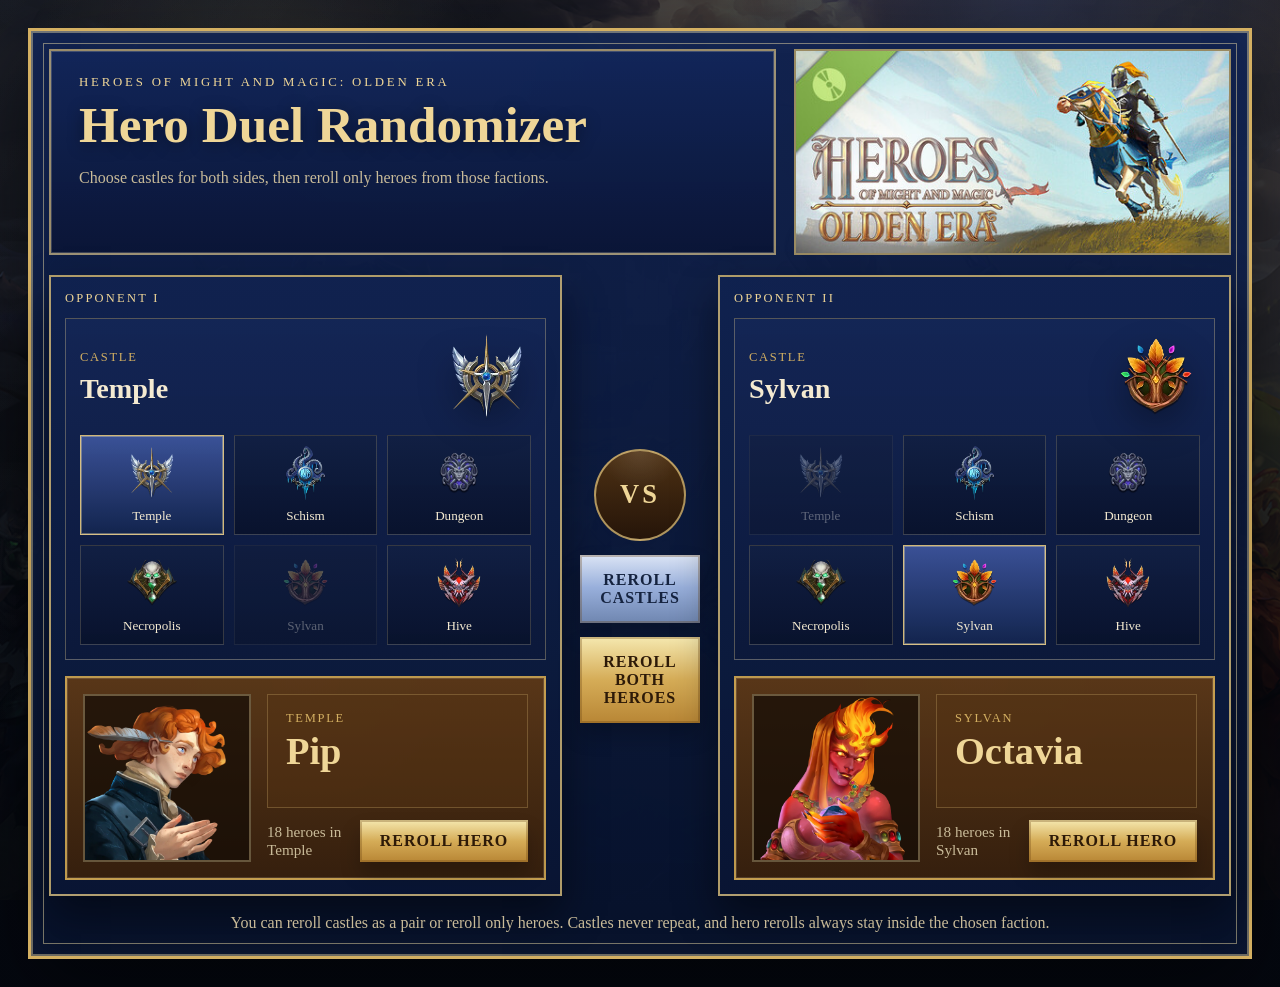
==== index.html @ 4b1f1cdf "Initial commit" ====
<!doctype html>
<html lang="en">
  <head>
    <meta charset="UTF-8" />
    <meta name="viewport" content="width=device-width, initial-scale=1.0" />
    <title>Olden Era Hero Randomizer</title>
    <link rel="stylesheet" href="./styles.css" />
  </head>
  <body>
    <div class="page-shell">
      <main class="board">
        <header class="board-header">
          <div class="title-panel">
            <p class="eyebrow">Heroes of Might and Magic: Olden Era</p>
            <h1>Hero Duel Randomizer</h1>
            <p class="subtitle">
              Choose castles for both sides, then reroll only heroes from those factions.
            </p>
          </div>
          <img class="header-art" src="./public/assets/ui/header.jpg" alt="Olden Era official artwork" />
        </header>

        <section class="arena" aria-label="Randomized matchup">
          <article class="duelist-panel" data-side="left">
            <p class="panel-label">Opponent I</p>

            <section class="town-panel">
              <div class="town-banner">
                <div class="town-copy">
                  <span class="town-tag">Castle</span>
                  <strong class="town-name" data-town-name></strong>
                </div>
                <img class="town-avatar" data-town-image alt="" />
              </div>
              <div class="town-selector" data-town-selector></div>
            </section>

            <section class="hero-card">
              <img class="hero-portrait" data-hero-image alt="" />
              <div class="hero-copy">
                <div class="hero-heading">
                  <p class="hero-faction" data-hero-faction></p>
                  <h2 class="hero-name" data-hero-name></h2>
                </div>
                <div class="hero-meta">
                  <p class="hero-pool" data-hero-pool></p>
                  <button class="hero-reroll-button" type="button" data-reroll-side>
                    Reroll Hero
                  </button>
                </div>
              </div>
            </section>
          </article>

          <div class="versus-column" aria-hidden="true">
            <div class="versus-mark">VS</div>
            <button class="roll-button roll-button-secondary" id="townRollButton" type="button">
              Reroll Castles
            </button>
            <button class="roll-button" id="rollButton" type="button">Reroll Both Heroes</button>
          </div>

          <article class="duelist-panel" data-side="right">
            <p class="panel-label">Opponent II</p>

            <section class="town-panel">
              <div class="town-banner">
                <div class="town-copy">
                  <span class="town-tag">Castle</span>
                  <strong class="town-name" data-town-name></strong>
                </div>
                <img class="town-avatar" data-town-image alt="" />
              </div>
              <div class="town-selector" data-town-selector></div>
            </section>

            <section class="hero-card">
              <img class="hero-portrait" data-hero-image alt="" />
              <div class="hero-copy">
                <div class="hero-heading">
                  <p class="hero-faction" data-hero-faction></p>
                  <h2 class="hero-name" data-hero-name></h2>
                </div>
                <div class="hero-meta">
                  <p class="hero-pool" data-hero-pool></p>
                  <button class="hero-reroll-button" type="button" data-reroll-side>
                    Reroll Hero
                  </button>
                </div>
              </div>
            </section>
          </article>
        </section>

        <footer class="controls">
          <p class="meta" id="poolInfo"></p>
        </footer>
      </main>
    </div>

    <script type="module" src="./app.js"></script>
  </body>
</html>
---- styles.css ----
:root {
  --ink: #f4ead1;
  --muted: #c9bb99;
  --gold: #d4b062;
  --gold-soft: #efd697;
  --gold-deep: #8b6322;
  --blue-panel: rgba(16, 35, 82, 0.92);
  --blue-panel-2: rgba(10, 22, 56, 0.95);
  --brown-panel: rgba(92, 56, 22, 0.95);
  --brown-panel-2: rgba(55, 31, 12, 0.97);
  --line: rgba(240, 213, 146, 0.32);
  --shadow: rgba(0, 0, 0, 0.45);
}

* {
  box-sizing: border-box;
}

body {
  margin: 0;
  min-height: 100vh;
  font-family: Georgia, "Times New Roman", serif;
  color: var(--ink);
  background:
    linear-gradient(rgba(5, 8, 16, 0.72), rgba(5, 8, 16, 0.8)),
    url("./public/assets/ui/page_bg_raw.jpg") center top / cover fixed no-repeat,
    #02050d;
}

body::before {
  content: "";
  position: fixed;
  inset: 0;
  pointer-events: none;
  background:
    radial-gradient(circle at 20% 10%, rgba(255, 233, 170, 0.1), transparent 18%),
    radial-gradient(circle at 80% 0%, rgba(96, 127, 211, 0.18), transparent 22%),
    linear-gradient(125deg, rgba(255, 255, 255, 0.04), transparent 28%);
}

.page-shell {
  min-height: 100vh;
  display: grid;
  place-items: center;
  padding: 28px;
}

.board {
  width: min(1360px, 100%);
  padding: 18px 18px 24px;
  position: relative;
  border: 3px solid var(--gold);
  background:
    linear-gradient(180deg, rgba(15, 33, 79, 0.94), rgba(7, 18, 44, 0.96)),
    radial-gradient(circle at top, rgba(121, 153, 255, 0.08), transparent 30%);
  box-shadow:
    0 30px 80px rgba(0, 0, 0, 0.48),
    inset 0 0 0 2px rgba(255, 234, 175, 0.4),
    inset 0 0 35px rgba(255, 255, 255, 0.04);
}

.board::before,
.board::after {
  content: "";
  position: absolute;
  inset: 12px;
  border: 1px solid rgba(255, 234, 175, 0.26);
  pointer-events: none;
}

.board-header {
  display: grid;
  grid-template-columns: minmax(0, 1.5fr) minmax(280px, 0.9fr);
  gap: 18px;
  margin-bottom: 20px;
}

.title-panel,
.header-art {
  min-height: 186px;
  border: 2px solid rgba(242, 214, 138, 0.62);
  box-shadow: inset 0 0 0 1px rgba(255, 243, 210, 0.2);
}

.title-panel {
  padding: 24px 28px;
  background:
    linear-gradient(180deg, rgba(18, 38, 90, 0.92), rgba(10, 21, 54, 0.96)),
    radial-gradient(circle at top, rgba(255, 255, 255, 0.08), transparent 45%);
}

.header-art {
  width: 100%;
  object-fit: cover;
  background: #081022;
}

.eyebrow {
  margin: 0 0 10px;
  font-size: 0.8rem;
  letter-spacing: 0.22em;
  text-transform: uppercase;
  color: var(--gold-soft);
}

h1 {
  margin: 0;
  font-size: clamp(2.4rem, 4vw, 4.15rem);
  line-height: 0.98;
  color: var(--gold-soft);
  text-shadow: 0 3px 16px rgba(0, 0, 0, 0.4);
}

.subtitle {
  max-width: 720px;
  margin: 16px 0 0;
  color: var(--muted);
  line-height: 1.5;
}

.arena {
  display: grid;
  grid-template-columns: minmax(0, 1fr) 120px minmax(0, 1fr);
  gap: 18px;
  align-items: stretch;
}

.duelist-panel {
  padding: 14px;
  border: 2px solid rgba(240, 208, 126, 0.72);
  background:
    linear-gradient(180deg, rgba(16, 34, 79, 0.96), rgba(9, 21, 51, 0.98)),
    radial-gradient(circle at top, rgba(101, 127, 209, 0.08), transparent 35%);
  box-shadow: 0 20px 40px var(--shadow);
}

.panel-label {
  margin: 0 0 12px;
  color: var(--gold-soft);
  font-size: 0.78rem;
  text-transform: uppercase;
  letter-spacing: 0.18em;
}

.town-panel {
  padding: 14px;
  border: 1px solid var(--line);
  background:
    linear-gradient(180deg, rgba(20, 38, 86, 0.86), rgba(12, 24, 58, 0.9));
}

.town-banner {
  display: flex;
  align-items: center;
  justify-content: space-between;
  gap: 16px;
}

.town-copy {
  display: grid;
  gap: 8px;
}

.town-tag,
.hero-faction {
  margin: 0;
  color: var(--gold);
  letter-spacing: 0.14em;
  text-transform: uppercase;
  font-size: 0.78rem;
}

.town-name {
  font-size: clamp(1.55rem, 2.2vw, 2.2rem);
}

.town-avatar {
  width: 88px;
  height: 88px;
  object-fit: contain;
  flex: none;
  filter: drop-shadow(0 12px 18px rgba(0, 0, 0, 0.35));
}

.town-selector {
  display: grid;
  grid-template-columns: repeat(3, minmax(0, 1fr));
  gap: 10px;
  margin-top: 14px;
}

.town-option {
  display: grid;
  justify-items: center;
  gap: 8px;
  padding: 10px 8px;
  border: 1px solid rgba(255, 227, 157, 0.18);
  background:
    linear-gradient(180deg, rgba(17, 31, 67, 0.94), rgba(8, 18, 44, 0.96));
  color: var(--ink);
  font: inherit;
  cursor: pointer;
  transition:
    transform 150ms ease,
    border-color 150ms ease,
    filter 150ms ease,
    opacity 150ms ease;
}

.town-option img {
  width: 54px;
  height: 54px;
  object-fit: contain;
}

.town-option span {
  font-size: 0.82rem;
}

.town-option:hover:not(:disabled) {
  transform: translateY(-2px);
  border-color: rgba(255, 225, 148, 0.6);
  filter: brightness(1.05);
}

.town-option.is-selected {
  border-color: rgba(255, 221, 131, 0.8);
  background:
    linear-gradient(180deg, rgba(60, 84, 155, 0.95), rgba(19, 36, 78, 0.98));
  box-shadow: inset 0 0 0 1px rgba(255, 236, 183, 0.34);
}

.town-option:disabled {
  cursor: not-allowed;
  opacity: 0.35;
  filter: grayscale(0.3);
}

.hero-card {
  margin-top: 16px;
  display: grid;
  grid-template-columns: 168px minmax(0, 1fr);
  gap: 16px;
  padding: 16px;
  border: 2px solid rgba(227, 188, 96, 0.78);
  background:
    linear-gradient(180deg, var(--brown-panel), var(--brown-panel-2)),
    radial-gradient(circle at top, rgba(255, 220, 158, 0.1), transparent 44%);
  box-shadow: inset 0 0 0 1px rgba(255, 240, 209, 0.14);
}

.hero-portrait {
  width: 100%;
  aspect-ratio: 1;
  object-fit: cover;
  border: 2px solid rgba(255, 230, 170, 0.32);
  background: rgba(18, 10, 5, 0.7);
}

.hero-copy {
  display: grid;
  grid-template-rows: 1fr auto;
  gap: 12px;
  min-width: 0;
}

.hero-heading {
  padding: 16px 18px;
  border: 1px solid rgba(255, 221, 145, 0.22);
  background: rgba(82, 49, 19, 0.45);
}

.hero-name {
  margin: 6px 0 0;
  font-size: clamp(2rem, 3vw, 3.15rem);
  line-height: 1;
  color: var(--gold-soft);
}

.hero-meta {
  display: flex;
  align-items: center;
  justify-content: space-between;
  gap: 14px;
}

.hero-pool {
  margin: 0;
  color: var(--muted);
  font-size: 0.95rem;
}

.hero-reroll-button,
.roll-button {
  border: none;
  color: #2d1a08;
  font: inherit;
  font-weight: 700;
  text-transform: uppercase;
  letter-spacing: 0.06em;
  cursor: pointer;
  background:
    linear-gradient(180deg, #f5e8af 0%, #d5ac57 50%, #b88635 100%);
  box-shadow:
    0 12px 20px rgba(0, 0, 0, 0.22),
    inset 0 0 0 2px rgba(105, 64, 14, 0.3);
  transition:
    transform 150ms ease,
    filter 150ms ease;
}

.hero-reroll-button {
  padding: 12px 18px;
  min-width: 168px;
}

.roll-button {
  padding: 16px 18px;
  width: 100%;
}

.roll-button-secondary {
  background:
    linear-gradient(180deg, #dbe4f5 0%, #98afdb 48%, #6f86b0 100%);
  color: #15233f;
}

.hero-reroll-button:hover,
.roll-button:hover {
  transform: translateY(-2px);
  filter: brightness(1.03) saturate(1.04);
}

.hero-reroll-button:active,
.roll-button:active {
  transform: translateY(1px);
}

.versus-column {
  display: grid;
  align-content: center;
  gap: 14px;
}

.versus-mark {
  width: 92px;
  height: 92px;
  margin: 0 auto;
  display: grid;
  place-items: center;
  border-radius: 999px;
  border: 2px solid rgba(255, 224, 145, 0.62);
  background:
    radial-gradient(circle at top, rgba(255, 255, 255, 0.1), transparent 40%),
    linear-gradient(180deg, rgba(80, 51, 20, 0.98), rgba(38, 21, 8, 0.98));
  color: var(--gold-soft);
  font-size: 1.65rem;
  font-weight: 700;
  letter-spacing: 0.12em;
}

.controls {
  margin-top: 18px;
  text-align: center;
}

.meta {
  margin: 0;
  color: var(--muted);
}

@media (max-width: 1080px) {
  .board-header,
  .arena {
    grid-template-columns: 1fr;
  }

  .versus-column {
    grid-template-columns: 100px 1fr;
    align-items: center;
  }
}

@media (max-width: 720px) {
  .page-shell {
    padding: 14px;
  }

  .board {
    padding: 12px 12px 18px;
  }

  .title-panel {
    padding: 18px;
  }

  .town-selector {
    grid-template-columns: repeat(2, minmax(0, 1fr));
  }

  .hero-card {
    grid-template-columns: 1fr;
  }

  .hero-meta {
    flex-direction: column;
    align-items: stretch;
  }

  .hero-reroll-button {
    width: 100%;
  }

  .versus-column {
    grid-template-columns: 1fr;
  }

  .versus-mark {
    margin-bottom: 2px;
  }
}
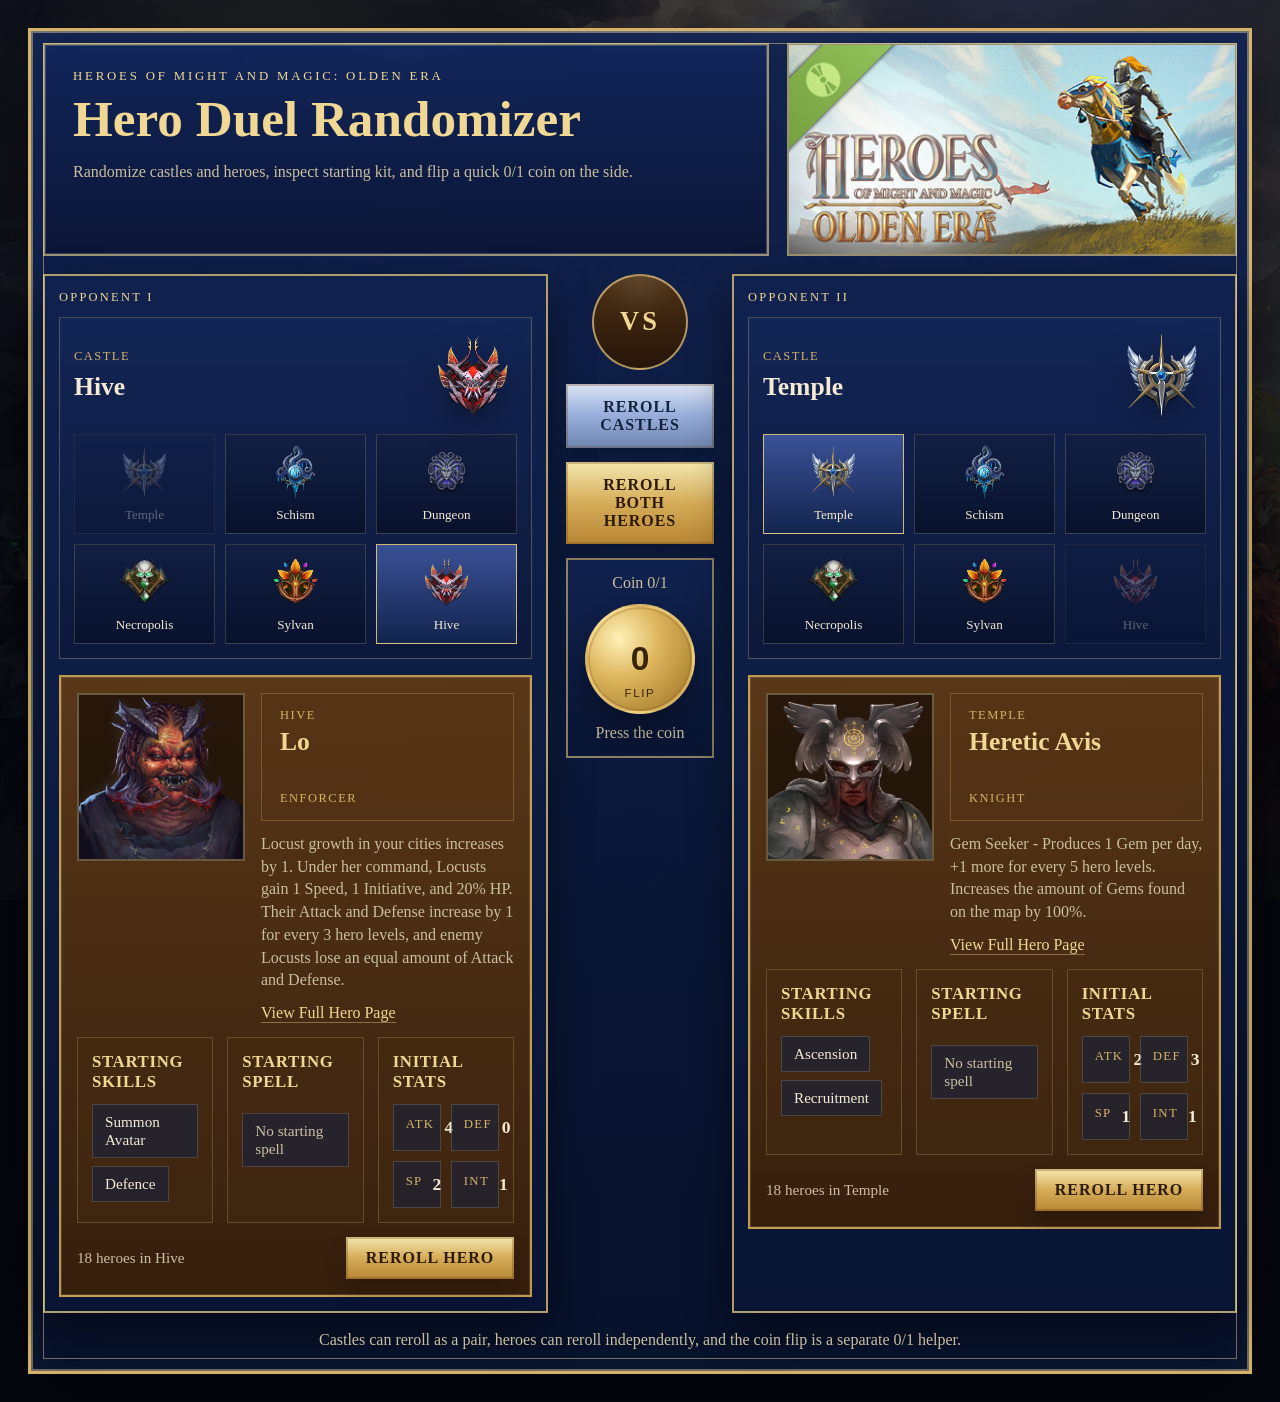
==== commit 5e3ba06c: "Add hero details and coin flip" ====
--- a/index.html
+++ b/index.html
@@ -14,7 +14,7 @@
             <p class="eyebrow">Heroes of Might and Magic: Olden Era</p>
             <h1>Hero Duel Randomizer</h1>
             <p class="subtitle">
-              Choose castles for both sides, then reroll only heroes from those factions.
+              Randomize castles and heroes, inspect starting kit, and flip a quick 0/1 coin on the side.
             </p>
           </div>
           <img class="header-art" src="./public/assets/ui/header.jpg" alt="Olden Era official artwork" />
@@ -36,28 +36,67 @@
             </section>
 
             <section class="hero-card">
-              <img class="hero-portrait" data-hero-image alt="" />
-              <div class="hero-copy">
-                <div class="hero-heading">
-                  <p class="hero-faction" data-hero-faction></p>
-                  <h2 class="hero-name" data-hero-name></h2>
+              <div class="hero-top">
+                <img class="hero-portrait" data-hero-image alt="" />
+                <div class="hero-summary">
+                  <div class="hero-heading">
+                    <p class="hero-faction" data-hero-faction></p>
+                    <h2 class="hero-name" data-hero-name></h2>
+                    <p class="hero-class" data-hero-class></p>
+                  </div>
+                  <p class="hero-description" data-hero-description></p>
+                  <div class="hero-links">
+                    <a class="source-link" data-hero-source href="#" target="_blank" rel="noreferrer">
+                      View Full Hero Page
+                    </a>
+                  </div>
                 </div>
-                <div class="hero-meta">
-                  <p class="hero-pool" data-hero-pool></p>
-                  <button class="hero-reroll-button" type="button" data-reroll-side>
-                    Reroll Hero
-                  </button>
-                </div>
+              </div>
+
+              <div class="hero-detail-grid">
+                <section class="detail-box">
+                  <h3>Starting Skills</h3>
+                  <div class="chip-list" data-hero-skills></div>
+                </section>
+
+                <section class="detail-box">
+                  <h3>Starting Spell</h3>
+                  <div class="spell-box" data-hero-spell></div>
+                </section>
+
+                <section class="detail-box">
+                  <h3>Initial Stats</h3>
+                  <div class="stats-grid">
+                    <div class="stat-chip"><span>ATK</span><strong data-stat-attack></strong></div>
+                    <div class="stat-chip"><span>DEF</span><strong data-stat-defence></strong></div>
+                    <div class="stat-chip"><span>SP</span><strong data-stat-spell-power></strong></div>
+                    <div class="stat-chip"><span>INT</span><strong data-stat-intelligence></strong></div>
+                  </div>
+                </section>
+              </div>
+
+              <div class="hero-footer">
+                <p class="hero-pool" data-hero-pool></p>
+                <button class="hero-reroll-button" type="button" data-reroll-side>Reroll Hero</button>
               </div>
             </section>
           </article>
 
-          <div class="versus-column" aria-hidden="true">
-            <div class="versus-mark">VS</div>
+          <div class="versus-column">
+            <div class="versus-mark" aria-hidden="true">VS</div>
             <button class="roll-button roll-button-secondary" id="townRollButton" type="button">
               Reroll Castles
             </button>
             <button class="roll-button" id="rollButton" type="button">Reroll Both Heroes</button>
+
+            <section class="coin-panel" aria-label="Coin flip">
+              <p class="coin-label">Coin 0/1</p>
+              <button class="coin-button" id="coinButton" type="button" aria-live="polite">
+                <span class="coin-face">0</span>
+                <span class="coin-rim">Flip</span>
+              </button>
+              <p class="coin-result" id="coinResult">Press the coin</p>
+            </section>
           </div>
 
           <article class="duelist-panel" data-side="right">
@@ -75,18 +114,48 @@
             </section>
 
             <section class="hero-card">
-              <img class="hero-portrait" data-hero-image alt="" />
-              <div class="hero-copy">
-                <div class="hero-heading">
-                  <p class="hero-faction" data-hero-faction></p>
-                  <h2 class="hero-name" data-hero-name></h2>
+              <div class="hero-top">
+                <img class="hero-portrait" data-hero-image alt="" />
+                <div class="hero-summary">
+                  <div class="hero-heading">
+                    <p class="hero-faction" data-hero-faction></p>
+                    <h2 class="hero-name" data-hero-name></h2>
+                    <p class="hero-class" data-hero-class></p>
+                  </div>
+                  <p class="hero-description" data-hero-description></p>
+                  <div class="hero-links">
+                    <a class="source-link" data-hero-source href="#" target="_blank" rel="noreferrer">
+                      View Full Hero Page
+                    </a>
+                  </div>
                 </div>
-                <div class="hero-meta">
-                  <p class="hero-pool" data-hero-pool></p>
-                  <button class="hero-reroll-button" type="button" data-reroll-side>
-                    Reroll Hero
-                  </button>
-                </div>
+              </div>
+
+              <div class="hero-detail-grid">
+                <section class="detail-box">
+                  <h3>Starting Skills</h3>
+                  <div class="chip-list" data-hero-skills></div>
+                </section>
+
+                <section class="detail-box">
+                  <h3>Starting Spell</h3>
+                  <div class="spell-box" data-hero-spell></div>
+                </section>
+
+                <section class="detail-box">
+                  <h3>Initial Stats</h3>
+                  <div class="stats-grid">
+                    <div class="stat-chip"><span>ATK</span><strong data-stat-attack></strong></div>
+                    <div class="stat-chip"><span>DEF</span><strong data-stat-defence></strong></div>
+                    <div class="stat-chip"><span>SP</span><strong data-stat-spell-power></strong></div>
+                    <div class="stat-chip"><span>INT</span><strong data-stat-intelligence></strong></div>
+                  </div>
+                </section>
+              </div>
+
+              <div class="hero-footer">
+                <p class="hero-pool" data-hero-pool></p>
+                <button class="hero-reroll-button" type="button" data-reroll-side>Reroll Hero</button>
               </div>
             </section>
           </article>
--- a/styles.css
+++ b/styles.css
@@ -1,14 +1,14 @@
 :root {
-  --ink: #f4ead1;
-  --muted: #c9bb99;
-  --gold: #d4b062;
-  --gold-soft: #efd697;
-  --gold-deep: #8b6322;
-  --blue-panel: rgba(16, 35, 82, 0.92);
-  --blue-panel-2: rgba(10, 22, 56, 0.95);
-  --brown-panel: rgba(92, 56, 22, 0.95);
-  --brown-panel-2: rgba(55, 31, 12, 0.97);
-  --line: rgba(240, 213, 146, 0.32);
+  --ink: #f5ead4;
+  --muted: #cabf9f;
+  --gold: #d6b368;
+  --gold-soft: #f0d894;
+  --gold-deep: #8c6422;
+  --blue-panel: rgba(16, 35, 82, 0.94);
+  --blue-panel-2: rgba(10, 22, 56, 0.97);
+  --brown-panel: rgba(92, 56, 22, 0.96);
+  --brown-panel-2: rgba(55, 31, 12, 0.98);
+  --line: rgba(240, 213, 146, 0.28);
   --shadow: rgba(0, 0, 0, 0.45);
 }
 
@@ -22,7 +22,7 @@
   font-family: Georgia, "Times New Roman", serif;
   color: var(--ink);
   background:
-    linear-gradient(rgba(5, 8, 16, 0.72), rgba(5, 8, 16, 0.8)),
+    linear-gradient(rgba(5, 8, 16, 0.76), rgba(5, 8, 16, 0.82)),
     url("./public/assets/ui/page_bg_raw.jpg") center top / cover fixed no-repeat,
     #02050d;
 }
@@ -33,9 +33,8 @@
   inset: 0;
   pointer-events: none;
   background:
-    radial-gradient(circle at 20% 10%, rgba(255, 233, 170, 0.1), transparent 18%),
-    radial-gradient(circle at 80% 0%, rgba(96, 127, 211, 0.18), transparent 22%),
-    linear-gradient(125deg, rgba(255, 255, 255, 0.04), transparent 28%);
+    radial-gradient(circle at 20% 10%, rgba(255, 233, 170, 0.08), transparent 20%),
+    radial-gradient(circle at 80% 0%, rgba(96, 127, 211, 0.16), transparent 22%);
 }
 
 .page-shell {
@@ -46,12 +45,12 @@
 }
 
 .board {
-  width: min(1360px, 100%);
-  padding: 18px 18px 24px;
+  width: min(1480px, 100%);
+  padding: 12px 12px 22px;
   position: relative;
   border: 3px solid var(--gold);
   background:
-    linear-gradient(180deg, rgba(15, 33, 79, 0.94), rgba(7, 18, 44, 0.96)),
+    linear-gradient(180deg, rgba(15, 33, 79, 0.94), rgba(7, 18, 44, 0.97)),
     radial-gradient(circle at top, rgba(121, 153, 255, 0.08), transparent 30%);
   box-shadow:
     0 30px 80px rgba(0, 0, 0, 0.48),
@@ -64,20 +63,20 @@
   content: "";
   position: absolute;
   inset: 12px;
-  border: 1px solid rgba(255, 234, 175, 0.26);
+  border: 1px solid rgba(255, 234, 175, 0.24);
   pointer-events: none;
 }
 
 .board-header {
   display: grid;
-  grid-template-columns: minmax(0, 1.5fr) minmax(280px, 0.9fr);
+  grid-template-columns: minmax(0, 1.45fr) minmax(320px, 0.9fr);
   gap: 18px;
-  margin-bottom: 20px;
+  margin-bottom: 18px;
 }
 
 .title-panel,
 .header-art {
-  min-height: 186px;
+  min-height: 180px;
   border: 2px solid rgba(242, 214, 138, 0.62);
   box-shadow: inset 0 0 0 1px rgba(255, 243, 210, 0.2);
 }
@@ -92,7 +91,6 @@
 .header-art {
   width: 100%;
   object-fit: cover;
-  background: #081022;
 }
 
 .eyebrow {
@@ -105,22 +103,21 @@
 
 h1 {
   margin: 0;
-  font-size: clamp(2.4rem, 4vw, 4.15rem);
+  font-size: clamp(2.3rem, 4vw, 4rem);
   line-height: 0.98;
   color: var(--gold-soft);
-  text-shadow: 0 3px 16px rgba(0, 0, 0, 0.4);
 }
 
 .subtitle {
   max-width: 720px;
   margin: 16px 0 0;
   color: var(--muted);
-  line-height: 1.5;
+  line-height: 1.45;
 }
 
 .arena {
   display: grid;
-  grid-template-columns: minmax(0, 1fr) 120px minmax(0, 1fr);
+  grid-template-columns: minmax(0, 1fr) 148px minmax(0, 1fr);
   gap: 18px;
   align-items: stretch;
 }
@@ -145,8 +142,7 @@
 .town-panel {
   padding: 14px;
   border: 1px solid var(--line);
-  background:
-    linear-gradient(180deg, rgba(20, 38, 86, 0.86), rgba(12, 24, 58, 0.9));
+  background: linear-gradient(180deg, rgba(20, 38, 86, 0.86), rgba(12, 24, 58, 0.9));
 }
 
 .town-banner {
@@ -162,16 +158,17 @@
 }
 
 .town-tag,
-.hero-faction {
+.hero-faction,
+.hero-class {
   margin: 0;
   color: var(--gold);
-  letter-spacing: 0.14em;
+  letter-spacing: 0.12em;
   text-transform: uppercase;
   font-size: 0.78rem;
 }
 
 .town-name {
-  font-size: clamp(1.55rem, 2.2vw, 2.2rem);
+  font-size: clamp(1.5rem, 2vw, 2.1rem);
 }
 
 .town-avatar {
@@ -195,16 +192,11 @@
   gap: 8px;
   padding: 10px 8px;
   border: 1px solid rgba(255, 227, 157, 0.18);
-  background:
-    linear-gradient(180deg, rgba(17, 31, 67, 0.94), rgba(8, 18, 44, 0.96));
+  background: linear-gradient(180deg, rgba(17, 31, 67, 0.94), rgba(8, 18, 44, 0.96));
   color: var(--ink);
   font: inherit;
   cursor: pointer;
-  transition:
-    transform 150ms ease,
-    border-color 150ms ease,
-    filter 150ms ease,
-    opacity 150ms ease;
+  transition: transform 150ms ease, border-color 150ms ease, filter 150ms ease, opacity 150ms ease;
 }
 
 .town-option img {
@@ -225,28 +217,28 @@
 
 .town-option.is-selected {
   border-color: rgba(255, 221, 131, 0.8);
-  background:
-    linear-gradient(180deg, rgba(60, 84, 155, 0.95), rgba(19, 36, 78, 0.98));
-  box-shadow: inset 0 0 0 1px rgba(255, 236, 183, 0.34);
+  background: linear-gradient(180deg, rgba(60, 84, 155, 0.95), rgba(19, 36, 78, 0.98));
 }
 
 .town-option:disabled {
   cursor: not-allowed;
   opacity: 0.35;
-  filter: grayscale(0.3);
 }
 
 .hero-card {
   margin-top: 16px;
-  display: grid;
-  grid-template-columns: 168px minmax(0, 1fr);
-  gap: 16px;
   padding: 16px;
   border: 2px solid rgba(227, 188, 96, 0.78);
   background:
     linear-gradient(180deg, var(--brown-panel), var(--brown-panel-2)),
     radial-gradient(circle at top, rgba(255, 220, 158, 0.1), transparent 44%);
   box-shadow: inset 0 0 0 1px rgba(255, 240, 209, 0.14);
+}
+
+.hero-top {
+  display: grid;
+  grid-template-columns: 168px minmax(0, 1fr);
+  gap: 16px;
 }
 
 .hero-portrait {
@@ -257,27 +249,142 @@
   background: rgba(18, 10, 5, 0.7);
 }
 
-.hero-copy {
-  display: grid;
-  grid-template-rows: 1fr auto;
+.hero-summary {
+  display: grid;
   gap: 12px;
   min-width: 0;
 }
 
 .hero-heading {
-  padding: 16px 18px;
+  padding: 14px 18px;
   border: 1px solid rgba(255, 221, 145, 0.22);
   background: rgba(82, 49, 19, 0.45);
 }
 
 .hero-name {
-  margin: 6px 0 0;
-  font-size: clamp(2rem, 3vw, 3.15rem);
-  line-height: 1;
-  color: var(--gold-soft);
-}
-
-.hero-meta {
+  margin: 6px 0 6px;
+  font-size: clamp(1.45rem, 2vw, 2.05rem);
+  line-height: 1.05;
+  color: var(--gold-soft);
+  min-height: 2.2em;
+  max-width: 18ch;
+}
+
+.hero-description {
+  margin: 0;
+  min-height: 4.5em;
+  color: var(--muted);
+  line-height: 1.42;
+}
+
+.hero-links {
+  display: flex;
+  justify-content: flex-start;
+}
+
+.source-link {
+  color: var(--gold-soft);
+  text-decoration: none;
+  border-bottom: 1px solid rgba(240, 216, 148, 0.4);
+}
+
+.source-link:hover {
+  color: #fff4cf;
+}
+
+.hero-detail-grid {
+  display: grid;
+  grid-template-columns: repeat(3, minmax(0, 1fr));
+  gap: 14px;
+  margin-top: 14px;
+}
+
+.detail-box {
+  min-height: 152px;
+  padding: 14px;
+  border: 1px solid rgba(255, 221, 145, 0.2);
+  background: rgba(70, 42, 18, 0.38);
+}
+
+.detail-box h3 {
+  margin: 0 0 12px;
+  color: var(--gold-soft);
+  font-size: 1.05rem;
+  letter-spacing: 0.04em;
+  text-transform: uppercase;
+}
+
+.chip-list {
+  display: flex;
+  flex-wrap: wrap;
+  gap: 8px;
+}
+
+.detail-chip {
+  display: inline-flex;
+  align-items: center;
+  min-height: 34px;
+  padding: 8px 12px;
+  border: 1px solid rgba(255, 228, 168, 0.18);
+  background: rgba(17, 31, 68, 0.55);
+  color: var(--ink);
+  font-size: 0.95rem;
+}
+
+.detail-chip-muted {
+  color: var(--muted);
+}
+
+.spell-box {
+  min-height: 72px;
+  display: flex;
+  align-items: center;
+}
+
+.spell-content {
+  display: flex;
+  align-items: center;
+  gap: 12px;
+}
+
+.spell-icon {
+  width: 56px;
+  height: 56px;
+  object-fit: cover;
+  border: 1px solid rgba(255, 228, 168, 0.2);
+}
+
+.spell-name {
+  font-size: 1rem;
+}
+
+.stats-grid {
+  display: grid;
+  grid-template-columns: repeat(2, minmax(0, 1fr));
+  gap: 10px;
+}
+
+.stat-chip {
+  padding: 12px;
+  border: 1px solid rgba(255, 228, 168, 0.18);
+  background: rgba(17, 31, 68, 0.52);
+  display: flex;
+  justify-content: space-between;
+  gap: 10px;
+}
+
+.stat-chip span {
+  color: var(--gold);
+  letter-spacing: 0.1em;
+  font-size: 0.8rem;
+}
+
+.stat-chip strong {
+  font-size: 1.1rem;
+}
+
+.hero-footer {
+  margin-top: 14px;
   display: flex;
   align-items: center;
   justify-content: space-between;
@@ -299,14 +406,9 @@
   text-transform: uppercase;
   letter-spacing: 0.06em;
   cursor: pointer;
-  background:
-    linear-gradient(180deg, #f5e8af 0%, #d5ac57 50%, #b88635 100%);
-  box-shadow:
-    0 12px 20px rgba(0, 0, 0, 0.22),
-    inset 0 0 0 2px rgba(105, 64, 14, 0.3);
-  transition:
-    transform 150ms ease,
-    filter 150ms ease;
+  background: linear-gradient(180deg, #f5e8af 0%, #d5ac57 50%, #b88635 100%);
+  box-shadow: 0 12px 20px rgba(0, 0, 0, 0.22), inset 0 0 0 2px rgba(105, 64, 14, 0.3);
+  transition: transform 150ms ease, filter 150ms ease;
 }
 
 .hero-reroll-button {
@@ -315,36 +417,37 @@
 }
 
 .roll-button {
-  padding: 16px 18px;
+  padding: 14px 16px;
   width: 100%;
 }
 
 .roll-button-secondary {
-  background:
-    linear-gradient(180deg, #dbe4f5 0%, #98afdb 48%, #6f86b0 100%);
+  background: linear-gradient(180deg, #dbe4f5 0%, #98afdb 48%, #6f86b0 100%);
   color: #15233f;
 }
 
 .hero-reroll-button:hover,
-.roll-button:hover {
+.roll-button:hover,
+.coin-button:hover {
   transform: translateY(-2px);
   filter: brightness(1.03) saturate(1.04);
 }
 
 .hero-reroll-button:active,
-.roll-button:active {
+.roll-button:active,
+.coin-button:active {
   transform: translateY(1px);
 }
 
 .versus-column {
   display: grid;
-  align-content: center;
+  align-content: start;
   gap: 14px;
 }
 
 .versus-mark {
-  width: 92px;
-  height: 92px;
+  width: 96px;
+  height: 96px;
   margin: 0 auto;
   display: grid;
   place-items: center;
@@ -359,6 +462,59 @@
   letter-spacing: 0.12em;
 }
 
+.coin-panel {
+  padding: 14px;
+  border: 2px solid rgba(240, 208, 126, 0.55);
+  background: linear-gradient(180deg, rgba(16, 34, 79, 0.92), rgba(9, 21, 51, 0.95));
+  text-align: center;
+}
+
+.coin-label,
+.coin-result {
+  margin: 0;
+  color: var(--muted);
+}
+
+.coin-button {
+  width: 110px;
+  height: 110px;
+  margin: 12px auto 10px;
+  display: grid;
+  place-items: center;
+  border: 3px solid rgba(255, 228, 156, 0.45);
+  border-radius: 999px;
+  background:
+    radial-gradient(circle at 30% 30%, #fff1b7 0%, #dcb45b 40%, #9a6f23 100%);
+  color: #3a2407;
+  cursor: pointer;
+  position: relative;
+  box-shadow: 0 18px 28px rgba(0, 0, 0, 0.28), inset 0 0 0 2px rgba(130, 88, 22, 0.25);
+}
+
+.coin-face {
+  font-size: 2.1rem;
+  font-weight: 700;
+  line-height: 1;
+}
+
+.coin-rim {
+  position: absolute;
+  bottom: 12px;
+  font-size: 0.72rem;
+  letter-spacing: 0.14em;
+  text-transform: uppercase;
+}
+
+.coin-button.is-flipping {
+  animation: coin-flip 420ms ease;
+}
+
+@keyframes coin-flip {
+  0% { transform: rotateY(0deg); }
+  50% { transform: rotateY(90deg) scale(0.96); }
+  100% { transform: rotateY(180deg); }
+}
+
 .controls {
   margin-top: 18px;
   text-align: center;
@@ -369,15 +525,30 @@
   color: var(--muted);
 }
 
-@media (max-width: 1080px) {
-  .board-header,
+@media (max-width: 1250px) {
   .arena {
     grid-template-columns: 1fr;
   }
 
   .versus-column {
-    grid-template-columns: 100px 1fr;
+    grid-template-columns: repeat(4, minmax(0, 1fr));
     align-items: center;
+  }
+}
+
+@media (max-width: 960px) {
+  .board-header,
+  .hero-top,
+  .hero-detail-grid {
+    grid-template-columns: 1fr;
+  }
+
+  .hero-name {
+    max-width: none;
+  }
+
+  .detail-box {
+    min-height: 0;
   }
 }
 
@@ -386,36 +557,26 @@
     padding: 14px;
   }
 
-  .board {
-    padding: 12px 12px 18px;
-  }
-
-  .title-panel {
-    padding: 18px;
-  }
-
   .town-selector {
     grid-template-columns: repeat(2, minmax(0, 1fr));
   }
 
-  .hero-card {
-    grid-template-columns: 1fr;
-  }
-
-  .hero-meta {
-    flex-direction: column;
-    align-items: stretch;
-  }
-
-  .hero-reroll-button {
-    width: 100%;
-  }
-
+  .hero-footer,
   .versus-column {
     grid-template-columns: 1fr;
-  }
-
-  .versus-mark {
-    margin-bottom: 2px;
-  }
-}
+    flex-direction: column;
+  }
+
+  .hero-footer {
+    align-items: stretch;
+  }
+
+  .hero-reroll-button,
+  .coin-button {
+    width: 100%;
+  }
+
+  .coin-button {
+    max-width: 110px;
+  }
+}
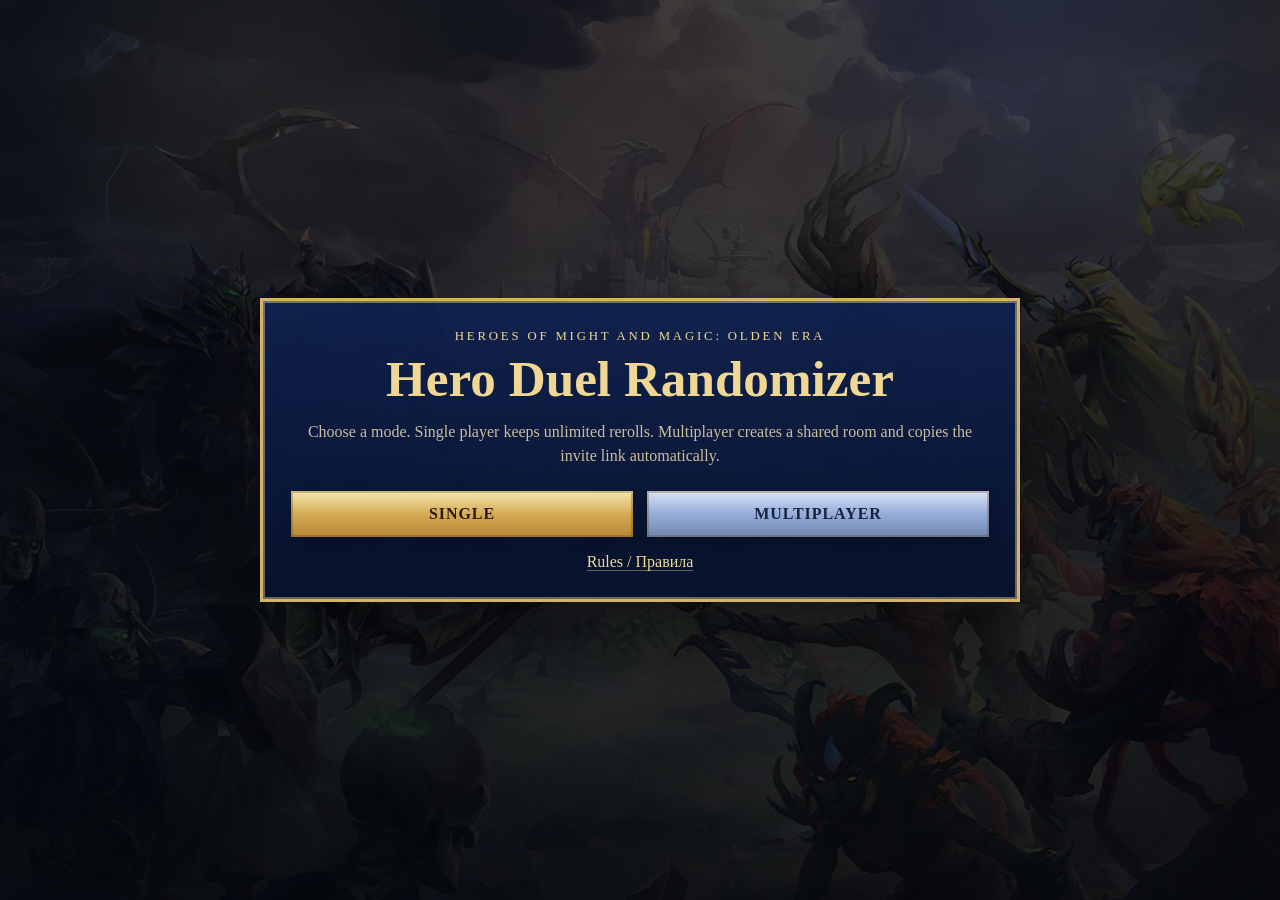
==== commit 3375b95d: "Add multiplayer rooms and rules" ====
--- a/index.html
+++ b/index.html
@@ -8,17 +8,51 @@
   </head>
   <body>
     <div class="page-shell">
-      <main class="board">
+      <section class="mode-screen" id="modeScreen">
+        <div class="mode-card">
+          <p class="eyebrow">Heroes of Might and Magic: Olden Era</p>
+          <h1>Hero Duel Randomizer</h1>
+          <p class="subtitle">
+            Choose a mode. Single player keeps unlimited rerolls. Multiplayer creates a shared room and copies the invite link automatically.
+          </p>
+          <div class="mode-actions">
+            <button class="roll-button mode-button" id="singleModeButton" type="button">Single</button>
+            <button class="roll-button roll-button-secondary mode-button" id="multiModeButton" type="button">
+              Multiplayer
+            </button>
+          </div>
+          <div class="mode-links">
+            <a class="source-link" href="./rules.html">Rules / Правила</a>
+          </div>
+        </div>
+      </section>
+
+      <main class="board hidden" id="appBoard">
         <header class="board-header">
           <div class="title-panel">
             <p class="eyebrow">Heroes of Might and Magic: Olden Era</p>
             <h1>Hero Duel Randomizer</h1>
-            <p class="subtitle">
+            <p class="subtitle" id="modeDescription">
               Randomize castles and heroes, inspect starting kit, and flip a quick 0/1 coin on the side.
             </p>
+            <div class="mode-links board-links">
+              <a class="source-link" href="./rules.html" target="_blank" rel="noreferrer">Rules / Правила</a>
+            </div>
           </div>
           <img class="header-art" src="./public/assets/ui/header.jpg" alt="Olden Era official artwork" />
         </header>
+
+        <section class="room-banner hidden" id="roomBanner">
+          <div>
+            <p class="room-label">Multiplayer Room</p>
+            <p class="room-value" id="roomValue"></p>
+          </div>
+          <div>
+            <p class="room-label">Your Side</p>
+            <p class="room-value" id="seatValue"></p>
+          </div>
+          <button class="hero-reroll-button" id="copyLinkButton" type="button">Copy Invite Link</button>
+        </section>
 
         <section class="arena" aria-label="Randomized matchup">
           <article class="duelist-panel" data-side="left">
--- a/styles.css
+++ b/styles.css
@@ -16,6 +16,10 @@
   box-sizing: border-box;
 }
 
+.hidden {
+  display: none !important;
+}
+
 body {
   margin: 0;
   min-height: 100vh;
@@ -42,6 +46,41 @@
   display: grid;
   place-items: center;
   padding: 28px;
+}
+
+.mode-screen {
+  width: min(760px, 100%);
+}
+
+.mode-card {
+  padding: 28px;
+  border: 3px solid var(--gold);
+  background:
+    linear-gradient(180deg, rgba(15, 33, 79, 0.94), rgba(7, 18, 44, 0.97)),
+    radial-gradient(circle at top, rgba(121, 153, 255, 0.08), transparent 30%);
+  box-shadow:
+    0 30px 80px rgba(0, 0, 0, 0.48),
+    inset 0 0 0 2px rgba(255, 234, 175, 0.4);
+  text-align: center;
+}
+
+.mode-actions {
+  display: flex;
+  justify-content: center;
+  gap: 14px;
+  margin-top: 24px;
+}
+
+.mode-button {
+  min-width: 220px;
+}
+
+.mode-links {
+  margin-top: 16px;
+}
+
+.board-links {
+  margin-top: 14px;
 }
 
 .board {
@@ -184,6 +223,10 @@
   grid-template-columns: repeat(3, minmax(0, 1fr));
   gap: 10px;
   margin-top: 14px;
+}
+
+.town-selector.is-hidden {
+  display: none;
 }
 
 .town-option {
@@ -329,6 +372,18 @@
   background: rgba(17, 31, 68, 0.55);
   color: var(--ink);
   font-size: 0.95rem;
+}
+
+.skill-chip {
+  gap: 8px;
+  padding-right: 14px;
+}
+
+.skill-icon {
+  width: 24px;
+  height: 24px;
+  object-fit: cover;
+  flex: none;
 }
 
 .detail-chip-muted {
@@ -534,6 +589,10 @@
     grid-template-columns: repeat(4, minmax(0, 1fr));
     align-items: center;
   }
+
+  .room-banner {
+    flex-wrap: wrap;
+  }
 }
 
 @media (max-width: 960px) {
@@ -561,6 +620,10 @@
     grid-template-columns: repeat(2, minmax(0, 1fr));
   }
 
+  .mode-actions {
+    flex-direction: column;
+  }
+
   .hero-footer,
   .versus-column {
     grid-template-columns: 1fr;
@@ -580,3 +643,26 @@
     max-width: 110px;
   }
 }
+.room-banner {
+  margin-bottom: 18px;
+  padding: 14px 18px;
+  display: flex;
+  justify-content: space-between;
+  align-items: center;
+  gap: 16px;
+  border: 2px solid rgba(240, 208, 126, 0.55);
+  background: linear-gradient(180deg, rgba(16, 34, 79, 0.92), rgba(9, 21, 51, 0.95));
+}
+
+.room-label {
+  margin: 0 0 4px;
+  color: var(--gold);
+  text-transform: uppercase;
+  font-size: 0.76rem;
+  letter-spacing: 0.12em;
+}
+
+.room-value {
+  margin: 0;
+  color: var(--ink);
+}
